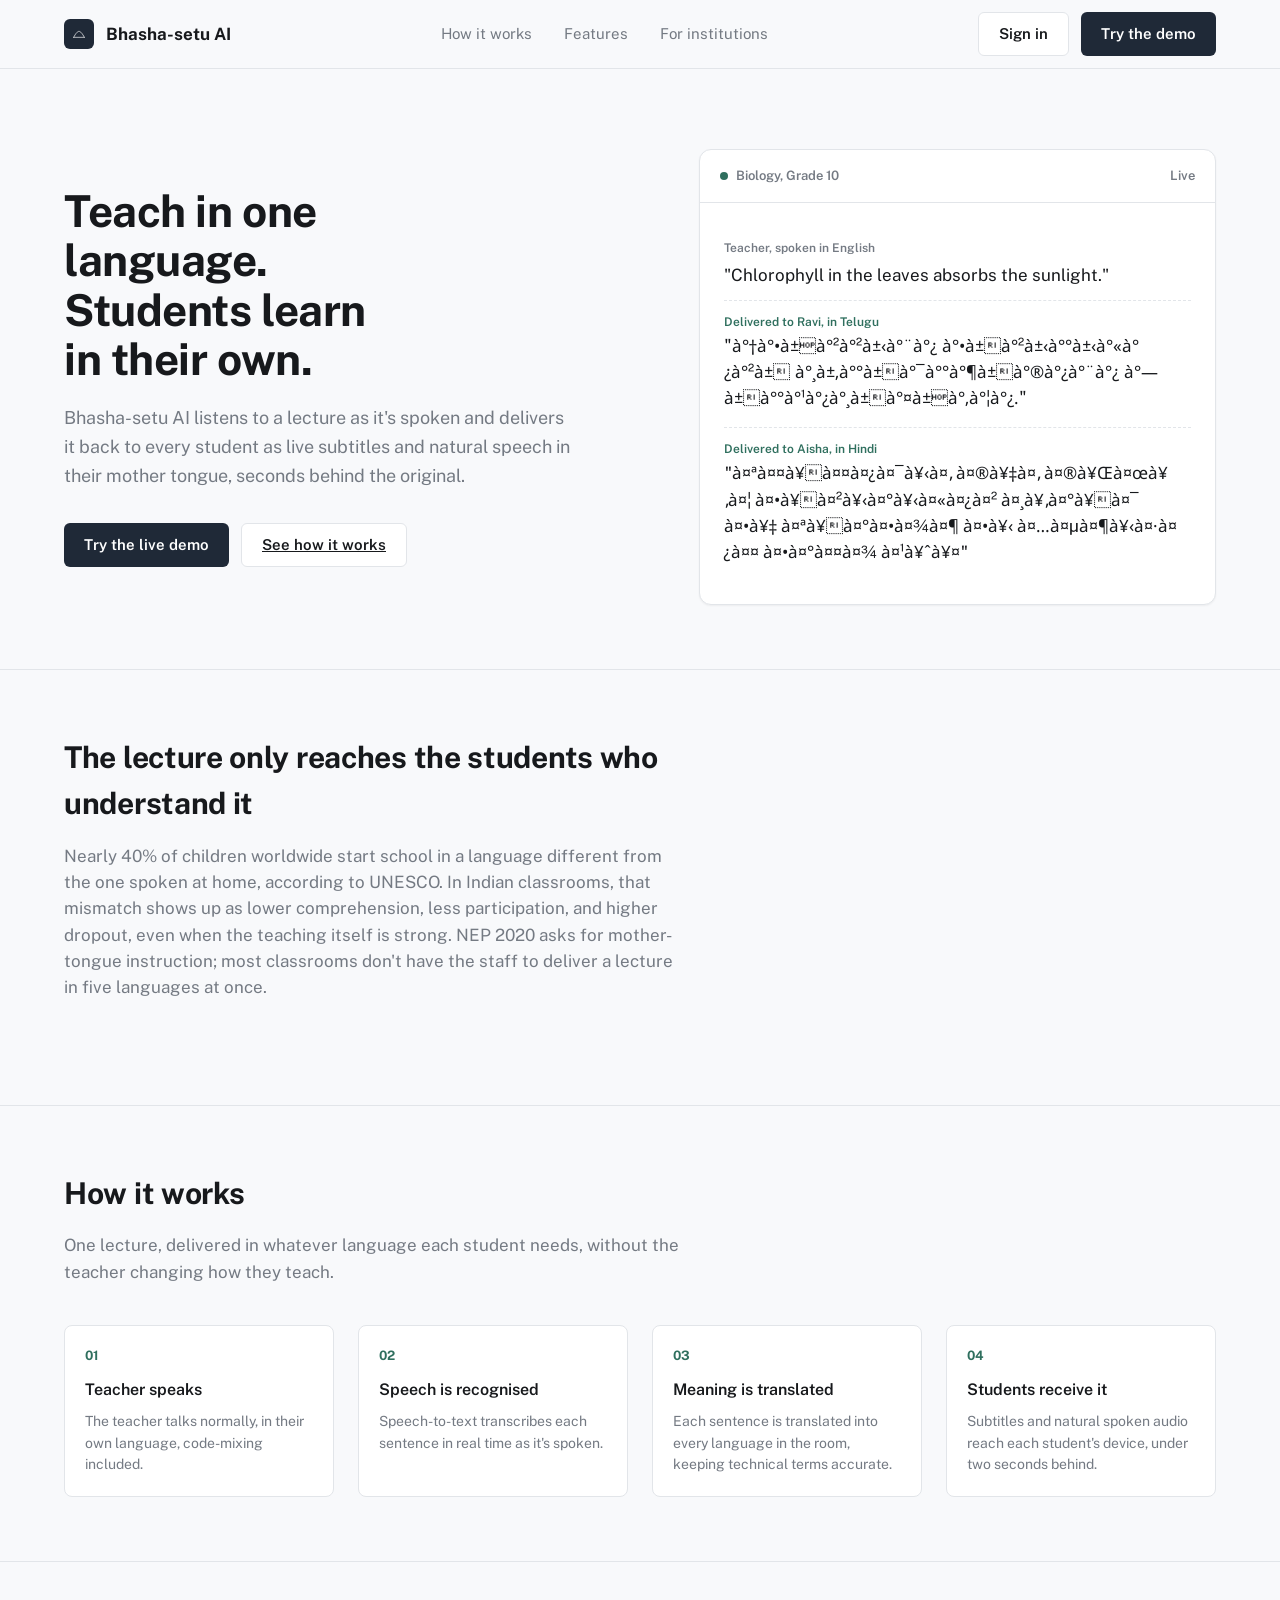
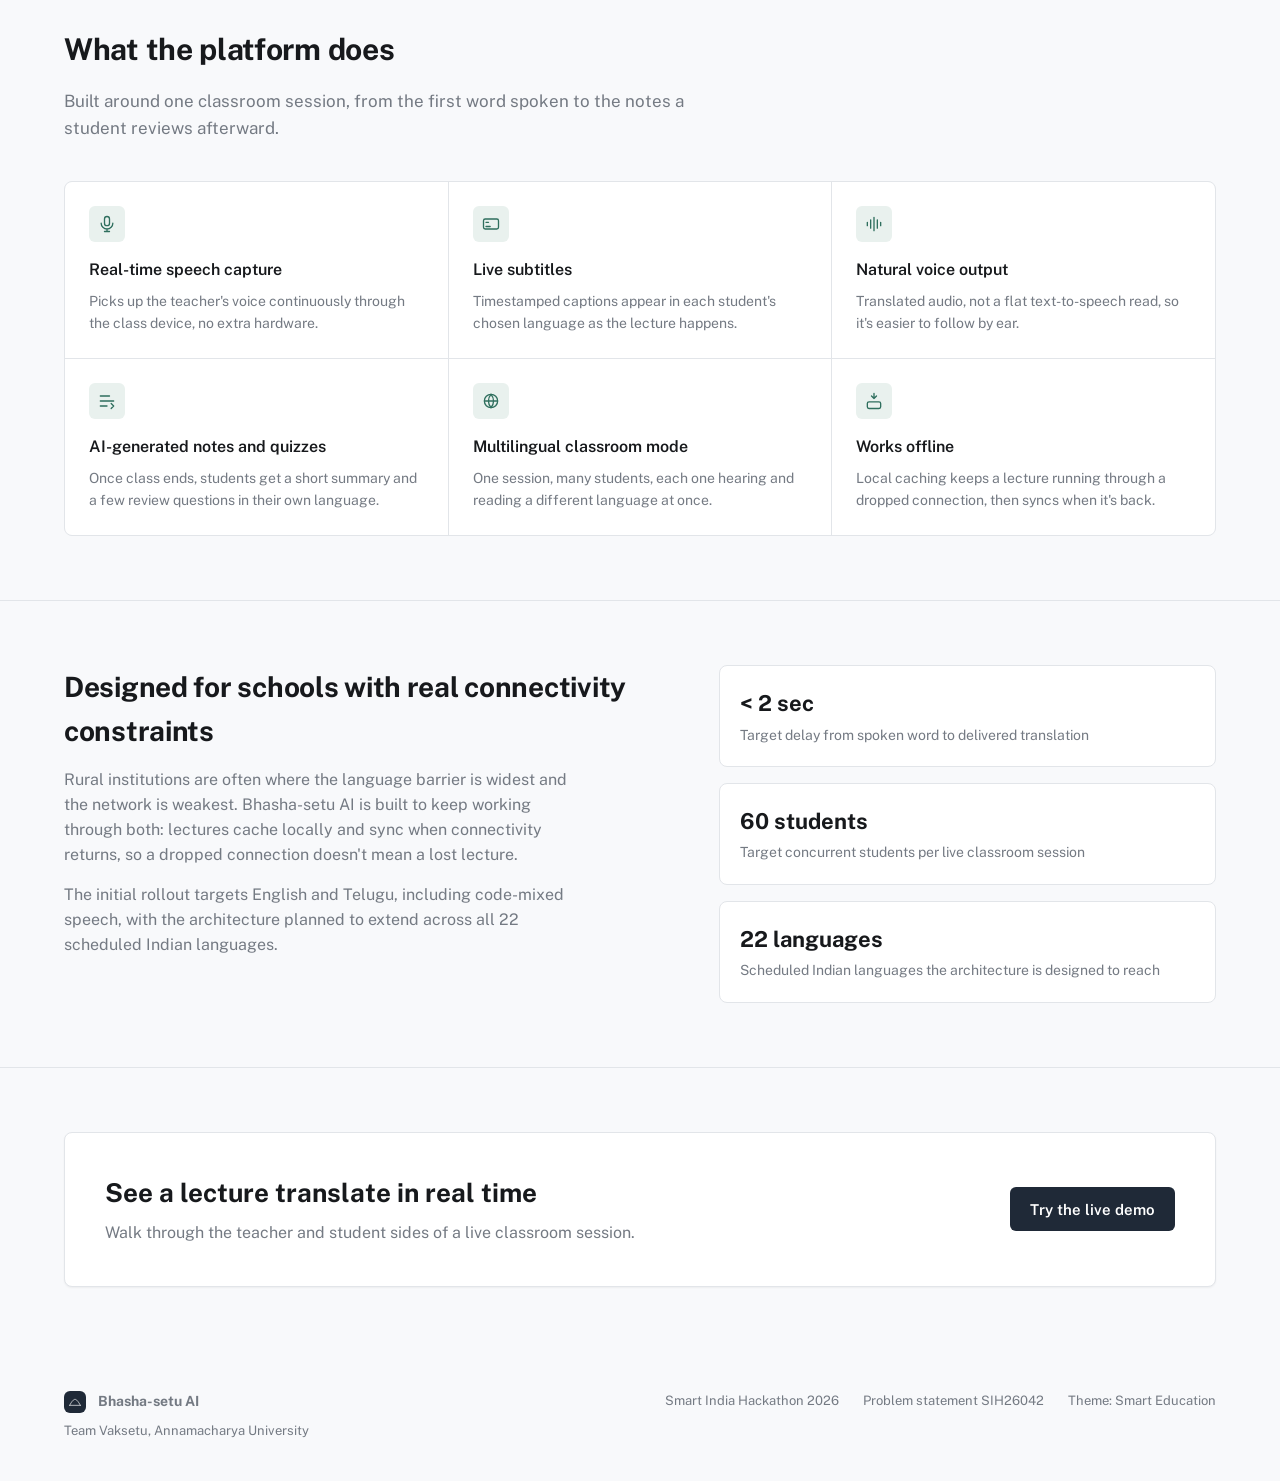
==== web/index.html @ ab6c0d6f "Adding all files" ====
﻿<!DOCTYPE html>
<html lang="en">
<head>
<meta charset="UTF-8">
<meta name="viewport" content="width=device-width, initial-scale=1, viewport-fit=cover">
<title>Bhasha-setu AI</title>
<link rel="preconnect" href="https://fonts.googleapis.com">
<link rel="preconnect" href="https://fonts.gstatic.com" crossorigin>
<link href="https://fonts.googleapis.com/css2?family=Public+Sans:wght@400;500;600;700&family=Noto+Sans+Telugu:wght@400;500;600&family=Noto+Sans+Devanagari:wght@400;500;600&display=swap" rel="stylesheet">
<style>
  :root {
    --bg: #F8F9FB;
    --surface: #FFFFFF;
    --border: #E2E5E9;
    --text: #17191C;
    --muted: #747A83;
    --primary: #1F2937;
    --primary-hover: #111827;
    --accent: #2F6F5E;
    --accent-hover: #255A4C;
    --accent-soft: #E9F1EE;
    --on-primary: #FFFFFF;
    --radius-sm: 6px;
    --radius-md: 8px;
    --radius-lg: 12px;
    --shadow-sm: 0 1px 2px rgba(0,0,0,.05);
    --container: 1200px;
    --s1: 4px; --s2: 8px; --s3: 12px; --s4: 16px; --s5: 20px;
    --s6: 24px; --s8: 32px; --s10: 40px; --s12: 48px; --s16: 64px; --s20: 80px;
    color-scheme: light;
  }

  :root:not([data-theme="light"]) {
    @media (prefers-color-scheme: dark) {
      --bg: #15171A;
      --surface: #1D2024;
      --border: #2C3036;
      --text: #F1F2F4;
      --muted: #9AA0A8;
      --primary: #E7E9EC;
      --primary-hover: #FFFFFF;
      --on-primary: #17191C;
      --accent: #4E9584;
      --accent-hover: #5FAA97;
      --accent-soft: #1E2B27;
      color-scheme: dark;
    }
  }
  :root[data-theme="dark"] {
    --bg: #15171A;
    --surface: #1D2024;
    --border: #2C3036;
    --text: #F1F2F4;
    --muted: #9AA0A8;
    --primary: #E7E9EC;
    --primary-hover: #FFFFFF;
    --on-primary: #17191C;
    --accent: #4E9584;
    --accent-hover: #5FAA97;
    --accent-soft: #1E2B27;
    color-scheme: dark;
  }

  * { box-sizing: border-box; }
  html {
    scroll-padding-top: env(safe-area-inset-top, 0px);
    scroll-behavior: smooth;
  }
  html, body {
    height: 100%;
    margin: 0;
    background: var(--bg);
    color: var(--text);
  }
  body {
    font-family: 'Public Sans', system-ui, -apple-system, 'Segoe UI', sans-serif;
    font-size: 16px;
    line-height: 1.55;
    -webkit-font-smoothing: antialiased;
    padding-top: env(safe-area-inset-top, 0px);
    padding-bottom: env(safe-area-inset-bottom, 0px);
  }
  .lang-te { font-family: 'Noto Sans Telugu', 'Public Sans', sans-serif; }
  .lang-hi { font-family: 'Noto Sans Devanagari', 'Public Sans', sans-serif; }

  h1, h2, h3, h4, p { margin: 0; }
  img, svg { display: block; max-width: 100%; }
  button, input, select { font: inherit; color: inherit; }
  a { color: inherit; }

  :focus-visible {
    outline: 2px solid var(--accent);
    outline-offset: 2px;
  }

  .container {
    width: 100%;
    max-width: var(--container);
    margin: 0 auto;
    padding: 0 var(--s6);
  }

  @media (max-width: 640px) {
    .container { padding: 0 var(--s4); }
  }

  .view { display: none; }
  .view.active { display: block; }

  button {
    cursor: pointer;
    border: none;
    background: none;
  }

  .btn {
    display: inline-flex;
    align-items: center;
    justify-content: center;
    gap: var(--s2);
    min-height: 44px;
    padding: 0 var(--s5);
    border-radius: var(--radius-sm);
    font-weight: 600;
    font-size: 15px;
    transition: background-color 150ms ease, border-color 150ms ease, color 150ms ease;
    white-space: nowrap;
  }
  .btn-primary {
    background: var(--primary);
    color: var(--on-primary);
  }
  .btn-primary:hover { background: var(--primary-hover); }
  .btn-secondary {
    background: var(--surface);
    color: var(--text);
    border: 1px solid var(--border);
  }
  .btn-secondary:hover { border-color: var(--muted); }
  .btn-accent {
    background: var(--accent);
    color: #fff;
  }
  .btn-accent:hover { background: var(--accent-hover); }
  .btn-ghost {
    background: transparent;
    color: var(--muted);
    padding: 0 var(--s3);
  }
  .btn-ghost:hover { color: var(--text); }
  .btn-block { width: 100%; }
  .btn[disabled] { opacity: .5; cursor: not-allowed; }

  .field { display: flex; flex-direction: column; gap: var(--s2); margin-bottom: var(--s5); }
  .field label { font-size: 14px; font-weight: 600; color: var(--text); }
  .field .hint { font-size: 13px; color: var(--muted); }
  .field input, .field select {
    min-height: 44px;
    padding: 0 var(--s4);
    border: 1px solid var(--border);
    border-radius: var(--radius-sm);
    background: var(--surface);
    color: var(--text);
  }
  .field input:focus, .field select:focus { border-color: var(--accent); }

  .card {
    background: var(--surface);
    border: 1px solid var(--border);
    border-radius: var(--radius-md);
    box-shadow: var(--shadow-sm);
  }

  .icon { flex-shrink: 0; }
  .icon svg { width: 20px; height: 20px; stroke: currentColor; fill: none; stroke-width: 1.6; }

  /* ---------- Nav ---------- */
  .site-nav {
    position: sticky; top: 0; z-index: 20;
    background: color-mix(in srgb, var(--bg) 92%, transparent);
    backdrop-filter: blur(6px);
    border-bottom: 1px solid var(--border);
    padding-top: env(safe-area-inset-top, 0px);
  }
  .site-nav .inner {
    display: flex; align-items: center; justify-content: space-between;
    height: 68px;
  }
  .brand { display: flex; align-items: center; gap: var(--s3); font-weight: 700; font-size: 17px; }
  .brand .mark {
    width: 30px; height: 30px; border-radius: var(--radius-sm);
    background: var(--primary); color: var(--on-primary);
    display: flex; align-items: center; justify-content: center;
  }
  .brand .mark svg { width: 16px; height: 16px; stroke: currentColor; }
  .nav-links { display: flex; align-items: center; gap: var(--s8); }
  .nav-links a { font-size: 15px; color: var(--muted); text-decoration: none; }
  .nav-links a:hover { color: var(--text); }
  .nav-actions { display: flex; align-items: center; gap: var(--s3); }
  @media (max-width: 860px) {
    .nav-links { display: none; }
  }

  /* ---------- Hero ---------- */
  .hero {
    padding: var(--s20) 0 var(--s16);
    border-bottom: 1px solid var(--border);
  }
  .hero .inner {
    display: grid; grid-template-columns: 1.05fr 0.95fr; gap: var(--s16); align-items: center;
  }
  @media (max-width: 900px) {
    .hero .inner { grid-template-columns: 1fr; gap: var(--s10); }
    .hero { padding: var(--s12) 0 var(--s10); }
  }
  .hero h1 {
    font-size: 44px; line-height: 1.12; letter-spacing: -0.01em; font-weight: 700;
    max-width: 12ch;
  }
  @media (max-width: 640px) { .hero h1 { font-size: 32px; } }
  .hero .lede {
    margin-top: var(--s5); font-size: 18px; line-height: 1.6; color: var(--muted); max-width: 46ch;
  }
  .hero .actions { display: flex; gap: var(--s3); margin-top: var(--s8); flex-wrap: wrap; }

  .subtitle-demo {
    border: 1px solid var(--border); border-radius: var(--radius-lg); background: var(--surface);
    box-shadow: var(--shadow-sm); overflow: hidden;
  }
  .subtitle-demo .sd-head {
    display: flex; align-items: center; justify-content: space-between;
    padding: var(--s4) var(--s5); border-bottom: 1px solid var(--border);
  }
  .sd-head .who { display: flex; align-items: center; gap: var(--s2); font-size: 13px; font-weight: 600; color: var(--muted); }
  .live-dot {
    width: 8px; height: 8px; border-radius: 50%; background: var(--accent);
    animation: pulse 1.8s ease-in-out infinite;
  }
  @media (prefers-reduced-motion: reduce) { .live-dot, .pulse { animation: none; } }
  @keyframes pulse {
    0%, 100% { box-shadow: 0 0 0 0 color-mix(in srgb, var(--accent) 45%, transparent); }
    50% { box-shadow: 0 0 0 6px color-mix(in srgb, var(--accent) 0%, transparent); }
  }
  .subtitle-demo .sd-body { padding: var(--s6); }
  .sd-line { padding: var(--s3) 0; border-bottom: 1px dashed var(--border); }
  .sd-line:last-child { border-bottom: none; }
  .sd-line .tag { font-size: 12px; font-weight: 600; color: var(--muted); margin-bottom: var(--s1); }
  .sd-line .text { font-size: 17px; }
  .sd-line.original .text { color: var(--text); }
  .sd-line.translated .text { color: var(--text); }
  .sd-line.translated .tag { color: var(--accent); }

  /* ---------- Sections ---------- */
  .section { padding: var(--s16) 0; border-bottom: 1px solid var(--border); }
  .section-head { max-width: 62ch; margin-bottom: var(--s10); }
  .section-head h2 { font-size: 30px; font-weight: 700; letter-spacing: -0.01em; }
  .section-head p { margin-top: var(--s4); font-size: 17px; color: var(--muted); }

  .steps { display: grid; grid-template-columns: repeat(4, 1fr); gap: var(--s6); }
  @media (max-width: 900px) { .steps { grid-template-columns: repeat(2, 1fr); } }
  @media (max-width: 560px) { .steps { grid-template-columns: 1fr; } }
  .step { padding: var(--s5); border: 1px solid var(--border); border-radius: var(--radius-md); background: var(--surface); }
  .step .num { font-size: 13px; font-weight: 700; color: var(--accent); margin-bottom: var(--s3); }
  .step h3 { font-size: 16px; font-weight: 600; margin-bottom: var(--s2); }
  .step p { font-size: 14px; color: var(--muted); }

  .feature-list { display: grid; grid-template-columns: repeat(3, 1fr); gap: 1px; background: var(--border); border: 1px solid var(--border); border-radius: var(--radius-md); overflow: hidden; }
  @media (max-width: 900px) { .feature-list { grid-template-columns: repeat(2, 1fr); } }
  @media (max-width: 560px) { .feature-list { grid-template-columns: 1fr; } }
  .feature { background: var(--surface); padding: var(--s6); }
  .feature .icon { width: 36px; height: 36px; border-radius: var(--radius-sm); background: var(--accent-soft); color: var(--accent); display: flex; align-items: center; justify-content: center; margin-bottom: var(--s4); }
  .feature h3 { font-size: 16px; font-weight: 600; margin-bottom: var(--s2); }
  .feature p { font-size: 14px; color: var(--muted); }

  .institutions .inner { display: grid; grid-template-columns: 1.1fr 0.9fr; gap: var(--s12); align-items: start; }
  @media (max-width: 900px) { .institutions .inner { grid-template-columns: 1fr; } }
  .institutions .callouts { display: flex; flex-direction: column; gap: var(--s4); }
  .callout { padding: var(--s5); border: 1px solid var(--border); border-radius: var(--radius-md); background: var(--surface); }
  .callout .value { font-size: 22px; font-weight: 700; }
  .callout .label { font-size: 14px; color: var(--muted); margin-top: var(--s1); }

  .cta-band { padding: var(--s16) 0; text-align: left; }
  .cta-band .card { padding: var(--s10); display: flex; align-items: center; justify-content: space-between; gap: var(--s8); flex-wrap: wrap; }
  .cta-band h2 { font-size: 26px; font-weight: 700; max-width: 30ch; }
  .cta-band p { color: var(--muted); margin-top: var(--s2); }

  .site-footer { padding: var(--s10) 0; }
  .site-footer .inner { display: flex; justify-content: space-between; gap: var(--s6); flex-wrap: wrap; font-size: 13px; color: var(--muted); }
  .site-footer .fmeta { display: flex; gap: var(--s6); flex-wrap: wrap; }

  /* ---------- Role select ---------- */
  .role-shell { min-height: 100dvh; display: flex; flex-direction: column; }
  .role-main { flex: 1; display: flex; align-items: center; }
  .role-main .container { padding-top: var(--s10); padding-bottom: var(--s10); }
  .role-grid { display: grid; grid-template-columns: 1fr 1fr; gap: var(--s6); max-width: 760px; margin: var(--s10) auto 0; }
  @media (max-width: 640px) { .role-grid { grid-template-columns: 1fr; } }
  .role-card { padding: var(--s8); text-align: left; }
  .role-card .icon { width: 44px; height: 44px; border-radius: var(--radius-sm); background: var(--accent-soft); color: var(--accent); display: flex; align-items: center; justify-content: center; margin-bottom: var(--s5); }
  .role-card h3 { font-size: 19px; font-weight: 700; margin-bottom: var(--s2); }
  .role-card p { font-size: 14px; color: var(--muted); margin-bottom: var(--s6); }
  .center-head { text-align: center; }
  .center-head h1 { font-size: 30px; font-weight: 700; }
  .center-head p { margin-top: var(--s3); color: var(--muted); font-size: 16px; }

  /* ---------- App shell (teacher / student) ---------- */
  .app-shell { min-height: 100dvh; display: flex; flex-direction: column; }
  .app-topbar {
    height: 64px; border-bottom: 1px solid var(--border);
    display: flex; align-items: center; justify-content: space-between;
    padding: 0 var(--s6); background: var(--surface);
    padding-top: env(safe-area-inset-top, 0px);
  }
  .app-topbar .who { display: flex; align-items: center; gap: var(--s3); }
  .app-topbar .class-name { font-weight: 700; font-size: 16px; }
  .app-topbar .status { display: flex; align-items: center; gap: var(--s2); font-size: 13px; color: var(--muted); }
  .app-main { flex: 1; padding: var(--s10) 0 var(--s16); }

  .panel-narrow { max-width: 480px; margin: 0 auto; }

  .live-badge {
    display: inline-flex; align-items: center; gap: var(--s2);
    font-size: 12px; font-weight: 700; color: var(--accent);
    padding: var(--s1) var(--s3); border-radius: 999px; background: var(--accent-soft);
  }

  .console-grid { display: grid; grid-template-columns: 1.6fr 1fr; gap: var(--s6); }
  @media (max-width: 900px) { .console-grid { grid-template-columns: 1fr; } }

  .transcript-card { padding: var(--s6); display: flex; flex-direction: column; height: 460px; }
  .transcript-card .th { display: flex; justify-content: space-between; align-items: center; margin-bottom: var(--s4); }
  .transcript-card h3 { font-size: 15px; font-weight: 600; }
  .transcript-scroll { flex: 1; overflow-y: auto; display: flex; flex-direction: column; gap: var(--s4); padding-right: var(--s2); }
  .t-line { font-size: 16px; line-height: 1.5; padding-bottom: var(--s4); border-bottom: 1px solid var(--border); }
  .t-line:last-child { border-bottom: none; }
  .t-line .t-time { font-size: 12px; color: var(--muted); margin-bottom: var(--s1); }
  .empty-state { color: var(--muted); font-size: 14px; display: flex; flex-direction: column; align-items: center; justify-content: center; height: 100%; text-align: center; gap: var(--s3); }
  .empty-state .icon { width: 40px; height: 40px; color: var(--muted); }

  .side-stack { display: flex; flex-direction: column; gap: var(--s6); }
  .roster-card { padding: var(--s6); }
  .roster-card h3 { font-size: 15px; font-weight: 600; margin-bottom: var(--s4); }
  .roster-item { display: flex; align-items: center; gap: var(--s3); padding: var(--s2) 0; }
  .roster-item .avatar {
    width: 32px; height: 32px; border-radius: 50%; background: var(--primary); color: var(--on-primary);
    display: flex; align-items: center; justify-content: center; font-size: 13px; font-weight: 700; flex-shrink: 0;
  }
  .roster-item .rname { font-size: 14px; font-weight: 600; }
  .roster-item .rlang { font-size: 12px; color: var(--muted); }
  .roster-item .rdot { width: 7px; height: 7px; border-radius: 50%; background: var(--accent); margin-left: auto; }

  .mic-card { padding: var(--s6); display: flex; align-items: center; gap: var(--s4); }
  .mic-visual {
    width: 44px; height: 44px; border-radius: 50%; background: var(--accent-soft); color: var(--accent);
    display: flex; align-items: center; justify-content: center; flex-shrink: 0;
  }
  .mic-visual.active { animation: pulse 1.8s ease-in-out infinite; }
  .mic-card .mic-label { font-size: 14px; font-weight: 600; }
  .mic-card .mic-sub { font-size: 13px; color: var(--muted); }

  .summary-card { padding: var(--s8); max-width: 620px; margin: 0 auto; text-align: left; }
  .summary-stats { display: grid; grid-template-columns: repeat(3, 1fr); gap: var(--s4); margin: var(--s6) 0; }
  .summary-stat { padding: var(--s4); border: 1px solid var(--border); border-radius: var(--radius-sm); text-align: center; }
  .summary-stat .v { font-size: 22px; font-weight: 700; }
  .summary-stat .l { font-size: 12px; color: var(--muted); margin-top: var(--s1); }

  .subtitle-stage {
    padding: var(--s10) var(--s6);
    min-height: 220px;
    display: flex; align-items: center; justify-content: center; text-align: center;
  }
  .subtitle-stage .current-line { font-size: 26px; font-weight: 600; line-height: 1.5; max-width: 30ch; }
  @media (max-width: 640px) { .subtitle-stage .current-line { font-size: 21px; } }

  .student-controls { display: flex; align-items: center; justify-content: center; gap: var(--s3); margin-top: var(--s6); }
  .mode-toggle { display: inline-flex; border: 1px solid var(--border); border-radius: var(--radius-sm); overflow: hidden; }
  .mode-toggle button { padding: var(--s2) var(--s4); font-size: 14px; font-weight: 600; color: var(--muted); min-height: 40px; }
  .mode-toggle button.active { background: var(--primary); color: var(--on-primary); }

  .history-card { margin-top: var(--s6); padding: var(--s5) var(--s6); }
  .history-card h3 { font-size: 13px; font-weight: 600; color: var(--muted); margin-bottom: var(--s3); }
  .history-line { font-size: 14px; color: var(--muted); padding: var(--s2) 0; border-bottom: 1px solid var(--border); }
  .history-line:last-child { border-bottom: none; }

  .notes-card { padding: var(--s7, var(--s6)); }
  .notes-card h2 { font-size: 20px; font-weight: 700; margin-bottom: var(--s5); }
  .notes-list { display: flex; flex-direction: column; gap: var(--s3); margin-bottom: var(--s8); }
  .notes-list li { list-style: none; padding-left: var(--s6); position: relative; font-size: 15px; }
  .notes-list li::before {
    content: ""; position: absolute; left: 0; top: 9px; width: 6px; height: 6px; border-radius: 50%; background: var(--accent);
  }
  .quiz-q { font-size: 16px; font-weight: 600; margin-bottom: var(--s4); }
  .quiz-options { display: flex; flex-direction: column; gap: var(--s3); }
  .quiz-option {
    display: flex; align-items: center; gap: var(--s3);
    padding: var(--s4); border: 1px solid var(--border); border-radius: var(--radius-sm);
    text-align: left; min-height: 44px; background: var(--surface);
  }
  .quiz-option:hover { border-color: var(--muted); }
  .quiz-option .dot { width: 16px; height: 16px; border-radius: 50%; border: 1.5px solid var(--border); flex-shrink: 0; }
  .quiz-option.correct { border-color: var(--accent); background: var(--accent-soft); }
  .quiz-option.correct .dot { border-color: var(--accent); background: var(--accent); }
  .quiz-option.incorrect { border-color: var(--muted); }
  .quiz-option[disabled] { cursor: default; }
  .quiz-feedback { margin-top: var(--s4); font-size: 14px; color: var(--muted); }

  .waiting-card { padding: var(--s10); text-align: center; }
  .waiting-card .live-dot { margin: 0 auto var(--s5); }
  .waiting-card h3 { font-size: 18px; font-weight: 600; margin-bottom: var(--s2); }
  .waiting-card p { color: var(--muted); font-size: 14px; }

  .back-link { display: inline-flex; align-items: center; gap: var(--s2); font-size: 14px; color: var(--muted); text-decoration: none; }
  .back-link:hover { color: var(--text); }
  .back-link svg { width: 16px; height: 16px; stroke: currentColor; fill: none; stroke-width: 1.8; }

  .visually-hidden {
    position: absolute; width: 1px; height: 1px; overflow: hidden; clip: rect(0 0 0 0); white-space: nowrap;
  }
</style>
</head>
<body>

<div id="app">

  <!-- ============ LANDING ============ -->
  <section id="view-landing" class="view active">
    <nav class="site-nav">
      <div class="container inner">
        <div class="brand">
          <span class="mark">
            <svg viewBox="0 0 24 24" fill="none"><path d="M4 17c3-6 6-9 8-9s5 3 8 9" stroke-linecap="round"/><path d="M4 17h16" stroke-linecap="round"/></svg>
          </span>
          Bhasha-setu AI
        </div>
        <div class="nav-links">
          <a href="#how-it-works">How it works</a>
          <a href="#features">Features</a>
          <a href="#institutions">For institutions</a>
        </div>
        <div class="nav-actions">
          <button class="btn btn-secondary" data-nav="role">Sign in</button>
          <button class="btn btn-primary" data-nav="role">Try the demo</button>
        </div>
      </div>
    </nav>

    <header class="hero">
      <div class="container inner">
        <div>
          <h1>Teach in one language. Students learn in their own.</h1>
          <p class="lede">Bhasha-setu AI listens to a lecture as it's spoken and delivers it back to every student as live subtitles and natural speech in their mother tongue, seconds behind the original.</p>
          <div class="actions">
            <button class="btn btn-primary" data-nav="role">Try the live demo</button>
            <a href="#how-it-works" class="btn btn-secondary">See how it works</a>
          </div>
        </div>
        <div class="subtitle-demo" aria-hidden="true">
          <div class="sd-head">
            <span class="who"><span class="live-dot"></span> Biology, Grade 10</span>
            <span class="who">Live</span>
          </div>
          <div class="sd-body">
            <div class="sd-line original">
              <div class="tag">Teacher, spoken in English</div>
              <div class="text">"Chlorophyll in the leaves absorbs the sunlight."</div>
            </div>
            <div class="sd-line translated">
              <div class="tag">Delivered to Ravi, in Telugu</div>
              <div class="text lang-te">"à°†à°•à±à°²à°²à±‹à°¨à°¿ à°•à±à°²à±‹à°°à±‹à°«à°¿à°²à± à°¸à±‚à°°à±à°¯à°°à°¶à±à°®à°¿à°¨à°¿ à°—à±à°°à°¹à°¿à°¸à±à°¤à±à°‚à°¦à°¿."</div>
            </div>
            <div class="sd-line translated">
              <div class="tag">Delivered to Aisha, in Hindi</div>
              <div class="text lang-hi">"à¤ªà¤¤à¥à¤¤à¤¿à¤¯à¥‹à¤‚ à¤®à¥‡à¤‚ à¤®à¥Œà¤œà¥‚à¤¦ à¤•à¥à¤²à¥‹à¤°à¥‹à¤«à¤¿à¤² à¤¸à¥‚à¤°à¥à¤¯ à¤•à¥‡ à¤ªà¥à¤°à¤•à¤¾à¤¶ à¤•à¥‹ à¤…à¤µà¤¶à¥‹à¤·à¤¿à¤¤ à¤•à¤°à¤¤à¤¾ à¤¹à¥ˆà¥¤"</div>
            </div>
          </div>
        </div>
      </div>
    </header>

    <section class="section">
      <div class="container">
        <div class="section-head">
          <h2>The lecture only reaches the students who understand it</h2>
          <p>Nearly 40% of children worldwide start school in a language different from the one spoken at home, according to UNESCO. In Indian classrooms, that mismatch shows up as lower comprehension, less participation, and higher dropout, even when the teaching itself is strong. NEP 2020 asks for mother-tongue instruction; most classrooms don't have the staff to deliver a lecture in five languages at once.</p>
        </div>
      </div>
    </section>

    <section class="section" id="how-it-works">
      <div class="container">
        <div class="section-head">
          <h2>How it works</h2>
          <p>One lecture, delivered in whatever language each student needs, without the teacher changing how they teach.</p>
        </div>
        <div class="steps">
          <div class="step">
            <div class="num">01</div>
            <h3>Teacher speaks</h3>
            <p>The teacher talks normally, in their own language, code-mixing included.</p>
          </div>
          <div class="step">
            <div class="num">02</div>
            <h3>Speech is recognised</h3>
            <p>Speech-to-text transcribes each sentence in real time as it's spoken.</p>
          </div>
          <div class="step">
            <div class="num">03</div>
            <h3>Meaning is translated</h3>
            <p>Each sentence is translated into every language in the room, keeping technical terms accurate.</p>
          </div>
          <div class="step">
            <div class="num">04</div>
            <h3>Students receive it</h3>
            <p>Subtitles and natural spoken audio reach each student's device, under two seconds behind.</p>
          </div>
        </div>
      </div>
    </section>

    <section class="section" id="features">
      <div class="container">
        <div class="section-head">
          <h2>What the platform does</h2>
          <p>Built around one classroom session, from the first word spoken to the notes a student reviews afterward.</p>
        </div>
        <div class="feature-list">
          <div class="feature">
            <span class="icon"><svg viewBox="0 0 24 24" fill="none"><rect x="9" y="3" width="6" height="11" rx="3" stroke-width="1.6"/><path d="M5 11a7 7 0 0 0 14 0M12 18v3M9 21h6" stroke-linecap="round" stroke-width="1.6"/></svg></span>
            <h3>Real-time speech capture</h3>
            <p>Picks up the teacher's voice continuously through the class device, no extra hardware.</p>
          </div>
          <div class="feature">
            <span class="icon"><svg viewBox="0 0 24 24" fill="none"><rect x="3" y="6" width="18" height="12" rx="2" stroke-width="1.6"/><path d="M6 15h5M6 10h3" stroke-linecap="round" stroke-width="1.6"/></svg></span>
            <h3>Live subtitles</h3>
            <p>Timestamped captions appear in each student's chosen language as the lecture happens.</p>
          </div>
          <div class="feature">
            <span class="icon"><svg viewBox="0 0 24 24" fill="none"><path d="M4 10v4M8 7v10M12 4v16M16 7v10M20 10v4" stroke-linecap="round" stroke-width="1.6"/></svg></span>
            <h3>Natural voice output</h3>
            <p>Translated audio, not a flat text-to-speech read, so it's easier to follow by ear.</p>
          </div>
          <div class="feature">
            <span class="icon"><svg viewBox="0 0 24 24" fill="none"><path d="M4 6h11M4 12h16M4 18h8" stroke-linecap="round" stroke-width="1.6"/><path d="M17 15l3 3-3 3" stroke-linecap="round" stroke-linejoin="round" stroke-width="1.6"/></svg></span>
            <h3>AI-generated notes and quizzes</h3>
            <p>Once class ends, students get a short summary and a few review questions in their own language.</p>
          </div>
          <div class="feature">
            <span class="icon"><svg viewBox="0 0 24 24" fill="none"><circle cx="12" cy="12" r="8" stroke-width="1.6"/><path d="M4 12h16M12 4a12 12 0 0 1 0 16 12 12 0 0 1 0-16Z" stroke-width="1.6"/></svg></span>
            <h3>Multilingual classroom mode</h3>
            <p>One session, many students, each one hearing and reading a different language at once.</p>
          </div>
          <div class="feature">
            <span class="icon"><svg viewBox="0 0 24 24" fill="none"><path d="M12 3v6m0 0l-3-3m3 3l3-3" stroke-linecap="round" stroke-linejoin="round" stroke-width="1.6"/><rect x="4" y="13" width="16" height="8" rx="2" stroke-width="1.6"/></svg></span>
            <h3>Works offline</h3>
            <p>Local caching keeps a lecture running through a dropped connection, then syncs when it's back.</p>
          </div>
        </div>
      </div>
    </section>

    <section class="section institutions" id="institutions">
      <div class="container inner">
        <div>
          <h2 style="font-size:28px; font-weight:700; letter-spacing:-0.01em;">Designed for schools with real connectivity constraints</h2>
          <p style="margin-top:var(--s4); color:var(--muted); font-size:16px; max-width:52ch;">Rural institutions are often where the language barrier is widest and the network is weakest. Bhasha-setu AI is built to keep working through both: lectures cache locally and sync when connectivity returns, so a dropped connection doesn't mean a lost lecture.</p>
          <p style="margin-top:var(--s4); color:var(--muted); font-size:16px; max-width:52ch;">The initial rollout targets English and Telugu, including code-mixed speech, with the architecture planned to extend across all 22 scheduled Indian languages.</p>
        </div>
        <div class="callouts">
          <div class="callout">
            <div class="value">&lt; 2 sec</div>
            <div class="label">Target delay from spoken word to delivered translation</div>
          </div>
          <div class="callout">
            <div class="value">60 students</div>
            <div class="label">Target concurrent students per live classroom session</div>
          </div>
          <div class="callout">
            <div class="value">22 languages</div>
            <div class="label">Scheduled Indian languages the architecture is designed to reach</div>
          </div>
        </div>
      </div>
    </section>

    <section class="cta-band">
      <div class="container">
        <div class="card">
          <div>
            <h2>See a lecture translate in real time</h2>
            <p>Walk through the teacher and student sides of a live classroom session.</p>
          </div>
          <button class="btn btn-primary" data-nav="role">Try the live demo</button>
        </div>
      </div>
    </section>

    <footer class="site-footer">
      <div class="container inner">
        <div>
          <div class="brand" style="font-size:14px; margin-bottom:var(--s2);">
            <span class="mark" style="width:22px;height:22px;">
              <svg viewBox="0 0 24 24" fill="none"><path d="M4 17c3-6 6-9 8-9s5 3 8 9" stroke-linecap="round"/><path d="M4 17h16" stroke-linecap="round"/></svg>
            </span>
            Bhasha-setu AI
          </div>
          Team Vaksetu, Annamacharya University
        </div>
        <div class="fmeta">
          <span>Smart India Hackathon 2026</span>
          <span>Problem statement SIH26042</span>
          <span>Theme: Smart Education</span>
        </div>
      </div>
    </footer>
  </section>

  <!-- ============ ROLE SELECT ============ -->
  <section id="view-role" class="view">
    <div class="role-shell">
      <nav class="site-nav">
        <div class="container inner">
          <a href="#" class="back-link" data-nav="landing">
            <svg viewBox="0 0 24 24"><path d="M15 18l-6-6 6-6" stroke-linecap="round" stroke-linejoin="round"/></svg>
            Back to overview
          </a>
        </div>
      </nav>
      <main class="role-main">
        <div class="container">
          <div class="center-head">
            <h1>Try the demo</h1>
            <p>Pick a side to see how one live lecture looks from each seat in the room.</p>
          </div>
          <div class="role-grid">
            <div class="card role-card">
              <span class="icon"><svg viewBox="0 0 24 24" fill="none"><rect x="9" y="3" width="6" height="11" rx="3" stroke-width="1.6"/><path d="M5 11a7 7 0 0 0 14 0M12 18v3M9 21h6" stroke-linecap="round" stroke-width="1.6"/></svg></span>
              <h3>I'm a teacher</h3>
              <p>Start a lecture and watch it translate live for two waiting students.</p>
              <button class="btn btn-primary btn-block" data-nav="teacher">Continue as teacher</button>
            </div>
            <div class="card role-card">
              <span class="icon"><svg viewBox="0 0 24 24" fill="none"><rect x="3" y="6" width="18" height="12" rx="2" stroke-width="1.6"/><path d="M6 15h5M6 10h3" stroke-linecap="round" stroke-width="1.6"/></svg></span>
              <h3>I'm a student</h3>
              <p>Join a classroom and follow the lecture in the language you pick.</p>
              <button class="btn btn-primary btn-block" data-nav="student">Continue as student</button>
            </div>
          </div>
        </div>
      </main>
    </div>
  </section>

  <!-- ============ TEACHER ============ -->
  <section id="view-teacher" class="view">
    <div class="app-shell">
      <div class="app-topbar">
        <a href="#" class="back-link" data-nav="role">
          <svg viewBox="0 0 24 24"><path d="M15 18l-6-6 6-6" stroke-linecap="round" stroke-linejoin="round"/></svg>
          Exit
        </a>
        <div class="who">
          <span class="class-name" id="teacherClassLabel">Set up classroom</span>
        </div>
        <div style="width:64px"></div>
      </div>

      <main class="app-main">
        <div class="container">

          <!-- Setup step -->
          <div id="teacherSetup" class="panel-narrow">
            <div class="center-head" style="margin-bottom:var(--s8); text-align:left;">
              <h1 style="font-size:24px;">Set up your classroom</h1>
              <p style="margin-top:var(--s2);">Two students are already connected for this preview and waiting to join.</p>
            </div>
            <div class="field">
              <label for="className">Classroom name</label>
              <input id="className" type="text" value="Biology, Grade 10">
            </div>
            <div class="field">
              <label for="sourceLang">Language you'll teach in</label>
              <select id="sourceLang">
                <option value="en">English</option>
                <option value="hi">Hindi</option>
                <option value="te">Telugu</option>
              </select>
            </div>
            <button class="btn btn-primary btn-block" id="startLectureBtn">Start lecture</button>
          </div>

          <!-- Live console -->
          <div id="teacherLive" style="display:none;">
            <div style="display:flex; align-items:center; justify-content:space-between; margin-bottom:var(--s6); flex-wrap:wrap; gap:var(--s3);">
              <span class="live-badge"><span class="live-dot"></span> Live, <span id="teacherTimer">00:00</span></span>
              <button class="btn btn-secondary" id="teacherMuteBtn">Mute microphone</button><button class="btn btn-secondary" id="endLectureBtn">End lecture</button>
            </div>
            <div class="console-grid">
              <div class="transcript-card card">
                <div class="th">
                  <h3>Live transcript</h3>
                  <span style="font-size:12px; color:var(--muted);">Spoken in English</span>
                </div>
                <div class="transcript-scroll" id="teacherTranscript">
                  <div class="empty-state">
                    <span class="icon"><svg viewBox="0 0 24 24" fill="none"><rect x="9" y="3" width="6" height="11" rx="3" stroke-width="1.6"/><path d="M5 11a7 7 0 0 0 14 0M12 18v3M9 21h6" stroke-linecap="round" stroke-width="1.6"/></svg></span>
                    Start speaking and the transcript will appear here.
                  </div>
                </div>
              </div>
              <div class="side-stack">
                <div class="mic-card card">
                  <span class="mic-visual active" id="micVisual">
                    <svg viewBox="0 0 24 24" fill="none" style="width:20px;height:20px;stroke:currentColor;stroke-width:1.6;"><rect x="9" y="3" width="6" height="11" rx="3"/><path d="M5 11a7 7 0 0 0 14 0M12 18v3M9 21h6" stroke-linecap="round"/></svg>
                  </span>
                  <div>
                    <div class="mic-label">Listening</div>
                    <div class="mic-sub">Picking up your voice</div>
                  </div>
                </div>
                <div class="roster-card card"><h3>Connected students, <span id="studentCount">0</span></h3><div id="studentNames" class="status">No students connected.</div></div><div class="card" style="padding:16px"><video id="teacherVideo" autoplay muted playsinline style="width:100%;border-radius:8px;background:#17191c"></video><div class="status">Your live camera preview</div></div></div></div>
            </div>
          </div>

          <!-- Summary -->
          <div id="teacherSummary" style="display:none;">
            <div class="card summary-card">
              <h2 style="font-size:22px; font-weight:700;">Lecture ended</h2>
              <p style="color:var(--muted); margin-top:var(--s2);">Notes and a quick check have been generated for each student, in their own language.</p>
              <div class="summary-stats">
                <div class="summary-stat">
                  <div class="v" id="statDuration">00:00</div>
                  <div class="l">Duration</div>
                </div>
                <div class="summary-stat">
                  <div class="v" id="statLines">0</div>
                  <div class="l">Sentences delivered</div>
                </div>
                <div class="summary-stat">
                  <div class="v">2</div>
                  <div class="l">Students reached</div>
                </div>
              </div>
              <button class="btn btn-secondary btn-block" id="teacherRestartBtn">Set up another lecture</button>
            </div>
          </div>

        </div>
      </main>
    </div>
  </section>

  <!-- ============ STUDENT ============ -->
  <section id="view-student" class="view">
    <div class="app-shell">
      <div class="app-topbar">
        <a href="#" class="back-link" data-nav="role">
          <svg viewBox="0 0 24 24"><path d="M15 18l-6-6 6-6" stroke-linecap="round" stroke-linejoin="round"/></svg>
          Leave
        </a>
        <div class="who">
          <span class="class-name" id="studentClassLabel">Join a classroom</span>
        </div>
        <div class="status" id="studentStatus"></div>
      </div>

      <main class="app-main">
        <div class="container">

          <!-- Join step -->
          <div id="studentJoin" class="panel-narrow">
            <div class="center-head" style="margin-bottom:var(--s8); text-align:left;">
              <h1 style="font-size:24px;">Join a lecture</h1>
              <p style="margin-top:var(--s2);">Biology, Grade 10 is open. Pick the language you want to follow it in.</p>
            </div>
            <div class="field">
              <label for="studentName">Your name</label>
              <input id="studentName" type="text" value="Ravi">
            </div>
            <div class="field">
              <label for="studentLang">Preferred language</label>
              <select id="studentLang">
                <option value="te">Telugu</option>
                <option value="hi">Hindi</option>
                <option value="en">English</option>
              </select>
            </div>
            <button class="btn btn-primary btn-block" id="joinClassBtn">Join classroom</button>
          </div>

          <!-- Waiting -->
          <div id="studentWaiting" style="display:none;">
            <div class="card waiting-card panel-narrow">
              <span class="live-dot"></span>
              <h3>Waiting for your teacher to start</h3>
              <p>You'll see subtitles here the moment the lecture begins.</p>
            </div>
          </div>

          <!-- Live subtitles -->
          <div id="studentLive" style="display:none;">
            <div class="card subtitle-demo">
              <div class="subtitle-stage">
                <video id="studentVideo" autoplay playsinline style="width:100%;border-radius:8px;background:#17191c;margin-bottom:16px"></video><div class="current-line" id="studentCurrentLine"></div><div class="student-controls"><button class="btn btn-secondary" id="studentMuteBtn">Mute audio</button><button class="btn btn-secondary" id="speakRequestBtn">Ask to speak</button></div><div class="status" id="studentSpeakStatus"></div>
              </div>
            </div>
            <div class="student-controls">
              <div class="mode-toggle">
                <button id="modeListen" class="active">Listen</button>
                <button id="modeRead">Read</button>
              </div>
            </div>
            <div class="card history-card">
              <h3>Earlier in this lecture</h3>
              <div id="studentHistory"></div>
            </div><div class="card" style="padding:16px;margin-top:16px"><h3>Student questions</h3><div id="speakRequests" class="status">No requests yet.</div></div></div></div><!-- Notes -->
          <div id="studentNotes" style="display:none;" class="panel-narrow">
            <div class="card notes-card">
              <h2>Lecture notes</h2>
              <ul class="notes-list" id="studentNotesList"></ul>
              <h2>Quick check</h2>
              <div class="quiz-q" id="studentQuizQ"></div>
              <div class="quiz-options" id="studentQuizOptions"></div>
              <div class="quiz-feedback" id="studentQuizFeedback"></div>
            </div>
          </div>

        </div>
      </main>
    </div>
  </section>

</div>

<script>
const $=id=>document.getElementById(id);let teacherSocket,studentSocket,audioContext,processor,microphone,stream,started=false,startAt=0,timer;
document.querySelectorAll("[data-nav]").forEach(b=>b.onclick=event=>{event.preventDefault();document.querySelectorAll(".view").forEach(v=>v.classList.remove("active"));$("view-"+b.dataset.nav).classList.add("active");window.scrollTo({top:0,behavior:"instant" in window?"instant":"auto"})});
const wsBase=location.protocol==="https:"?`wss://${location.host}`:`ws://${location.host}`;
function err(el,e){el.textContent=e.message||String(e);el.className="status error"}
function pcm(f){let o=new Int16Array(f.length);for(let i=0;i<f.length;i++){let s=Math.max(-1,Math.min(1,f[i]));o[i]=s<0?s*32768:s*32767}return new Uint8Array(o.buffer)}
function down(a,r){if(r===16000)return pcm(a);let q=r/16000,n=Math.round(a.length/q),o=new Float32Array(n);for(let i=0;i<n;i++){let s=Math.floor(i*q),e=Math.min(Math.floor((i+1)*q),a.length),t=0;for(let j=s;j<e;j++)t+=a[j];o[i]=t/Math.max(1,e-s)}return pcm(o)}
function b64(a){let x="",n=0x8000;for(let i=0;i<a.length;i+=n)x+=String.fromCharCode(...a.subarray(i,i+n));return btoa(x)}
function addLine(text,interim){let box=$("teacherTranscript"),empty=box.querySelector(".status");if(empty)empty.remove();let old=box.querySelector("[data-interim]");if(old)old.remove();let div=document.createElement("div");div.className="line";div.dataset.interim=interim?"1":"";div.textContent=text+(interim?" ...":"");box.appendChild(div);box.scrollTop=box.scrollHeight}
async function start(){if(!navigator.mediaDevices?.getUserMedia)throw Error("This browser cannot use the microphone. Open the HTTPS address.");stream=await navigator.mediaDevices.getUserMedia({audio:true});teacherSocket=new WebSocket(`${wsBase}/ws/teacher`);teacherSocket.onmessage=async e=>{let m=JSON.parse(e.data);if(m.type==="connecting")$("micLabel").textContent="Connecting to Sarvam";if(m.type==="ready"){$("micLabel").textContent="Listening";$("setupStatus").textContent="";}if(m.type==="transcript_partial")addLine(m.text,true);if(m.type==="transcript_final"){addLine(m.text,false);let old=$("studentHistory");}if(m.type==="error")err($("setupStatus"),Error(m.message))};teacherSocket.onerror=()=>err($("setupStatus"),Error("Cannot connect to backend. Is FastAPI running at this address?"));teacherSocket.onclose=()=>{if(started){started=false;$("micLabel").textContent="Disconnected"}};await new Promise((res,rej)=>{teacherSocket.onopen=res;teacherSocket.onerror=()=>rej(Error("Cannot connect to backend. Is FastAPI running at this address?"))});audioContext=new AudioContext();microphone=audioContext.createMediaStreamSource(stream);processor=audioContext.createScriptProcessor(4096,1,1);processor.onaudioprocess=e=>{if(teacherSocket.readyState===1)teacherSocket.send(JSON.stringify({type:"audio",audio:b64(down(e.inputBuffer.getChannelData(0),audioContext.sampleRate))}))};microphone.connect(processor);processor.connect(audioContext.destination);started=true;startAt=Date.now();$("teacherSetup").style.display="none";$("teacherLive").style.display="block";timer=setInterval(()=>{let s=Math.floor((Date.now()-startAt)/1000);$("teacherTimer").textContent=String(Math.floor(s/60)).padStart(2,"0")+":"+String(s%60).padStart(2,"0")},1000)}
async function stop(){started=false;clearInterval(timer);processor?.disconnect();microphone?.disconnect();stream?.getTracks().forEach(t=>t.stop());await audioContext?.close();if(teacherSocket?.readyState===1)teacherSocket.send(JSON.stringify({type:"stop"}));teacherSocket?.close();$("teacherLive").style.display="none";$("teacherSummary").style.display="block"}
$("startLectureBtn").onclick=()=>start().catch(e=>err($("setupStatus"),e));$("endLectureBtn").onclick=stop;$("teacherRestartBtn").onclick=()=>location.reload();
$("joinClassBtn").onclick=()=>{studentSocket?.close();studentSocket=new WebSocket(`${wsBase}/ws/student`);studentSocket.onopen=()=>{studentSocket.send(JSON.stringify({type:"join",language:$("studentLang").value}));$("studentJoinStatus").textContent="Connected â€” waiting for teacher";$("studentJoin").style.display="none";$("studentLive").style.display="block"};studentSocket.onerror=()=>err($("studentJoinStatus"),Error("Cannot connect to backend. Is FastAPI running at this address?"));studentSocket.onmessage=async e=>{let m=JSON.parse(e.data);if(m.type==="subtitle"){$("studentCurrentLine").textContent=m.translated;$("studentCurrentLine").className="subtitle "+($("studentLang").value==="te"?"te":"hi");let h=document.createElement("div");h.textContent=m.translated;h.className=$("studentLang").value==="te"?"te":"hi";$("studentHistory").appendChild(h);let bytes=Uint8Array.from(atob(m.audio_base64),c=>c.charCodeAt(0));await new Audio(URL.createObjectURL(new Blob([bytes],{type:"audio/wav"}))).play()}if(m.type==="error")err($("studentJoinStatus"),Error(m.message))}}
</script>
<script>
let teacherPeer, studentPeer, studentIceQueue = [];
function signal(message) {
  if (teacherSocket && teacherSocket.readyState === WebSocket.OPEN) {
    teacherSocket.send(JSON.stringify({type:"signal", signal:message}));
  }
}
function makePeer(iceHandler) {
  const peer = new RTCPeerConnection({iceServers:[{urls:"stun:stun.l.google.com:19302"}]});
  peer.onicecandidate = event => { if (event.candidate) iceHandler(event.candidate); };
  return peer;
}
async function startVideoForStudent() {
  if (!teacherPeer || !stream) return;
  teacherPeer.addTrack(stream.getVideoTracks()[0], stream);
  const offer = await teacherPeer.createOffer();
  await teacherPeer.setLocalDescription(offer);
  signal({kind:"offer", description:teacherPeer.localDescription});
}
async function startWithVideo() {
  if (!navigator.mediaDevices?.getUserMedia) throw Error("This browser cannot use the microphone or camera. Open the HTTPS address.");
  stream = await navigator.mediaDevices.getUserMedia({audio:true, video:true});
  $("teacherVideo").srcObject = stream;
  teacherSocket = new WebSocket(`${wsBase}/ws/teacher`);
  teacherSocket.onmessage = async event => {
    const m = JSON.parse(event.data);
    if (m.type === "connecting") $("micLabel").textContent = "Connecting to Sarvam";
    if (m.type === "ready") { $("micLabel").textContent = "Listening"; $("setupStatus").textContent = ""; }
    if (m.type === "student_ready") {
      teacherPeer = makePeer(candidate => signal({kind:"candidate", candidate}));
      await startVideoForStudent();
    }
    if (m.type === "signal" && m.signal?.kind === "answer") {
      await teacherPeer.setRemoteDescription(m.signal.description);
    }
    if (m.type === "signal" && m.signal?.kind === "candidate" && teacherPeer) {
      await teacherPeer.addIceCandidate(m.signal.candidate);
    }
    if (m.type === "transcript_partial") addLine(m.text, true);
    if (m.type === "transcript_final") addLine(m.text, false);
    if (m.type === "error") err($("setupStatus"), Error(m.message));
  };
  teacherSocket.onerror = () => err($("setupStatus"), Error("Cannot connect to backend. Is FastAPI running at this address?"));
  await new Promise((resolve, reject) => {
    teacherSocket.onopen = resolve;
    teacherSocket.onerror = () => reject(Error("Cannot connect to backend. Is FastAPI running at this address?"));
  });
  audioContext = new AudioContext();
  microphone = audioContext.createMediaStreamSource(stream);
  processor = audioContext.createScriptProcessor(4096,1,1);
  processor.onaudioprocess = event => {
    if (teacherSocket.readyState === 1) teacherSocket.send(JSON.stringify({type:"audio",audio:b64(down(event.inputBuffer.getChannelData(0),audioContext.sampleRate))}));
  };
  microphone.connect(processor); processor.connect(audioContext.destination);
  started = true; startAt = Date.now();
  $("teacherSetup").style.display="none"; $("teacherLive").style.display="block";
  timer = setInterval(() => { const s=Math.floor((Date.now()-startAt)/1000); $("teacherTimer").textContent=String(Math.floor(s/60)).padStart(2,"0")+":"+String(s%60).padStart(2,"0"); },1000);
}
async function stopWithVideo() {
  started=false; clearInterval(timer); teacherPeer?.close(); teacherPeer=null;
  processor?.disconnect(); microphone?.disconnect(); stream?.getTracks().forEach(track=>track.stop());
  await audioContext?.close();
  if (teacherSocket?.readyState===1) teacherSocket.send(JSON.stringify({type:"stop"}));
  teacherSocket?.close(); $("teacherVideo").srcObject=null;
  $("teacherLive").style.display="none"; $("teacherSummary").style.display="block";
}
$("startLectureBtn").onclick = () => startWithVideo().catch(e => err($("setupStatus"),e));
$("endLectureBtn").onclick = stopWithVideo;
$("joinClassBtn").onclick = () => {
  studentSocket?.close();
  studentSocket = new WebSocket(`${wsBase}/ws/student`);
  studentPeer = makePeer(candidate => studentSocket.send(JSON.stringify({type:"signal",signal:{kind:"candidate",candidate}})));
  studentPeer.ontrack = event => { $("studentVideo").srcObject = event.streams[0]; };
  studentPeer.oniceconnectionstatechange = () => {
    if (["failed","disconnected"].includes(studentPeer.iceConnectionState)) $("studentJoinStatus").textContent = "Video connection lost";
  };
  studentSocket.onopen = () => {
    studentSocket.send(JSON.stringify({type:"join",language:$("studentLang").value}));
    studentSocket.send(JSON.stringify({type:"student_ready"}));
    $("studentJoinStatus").textContent="Connected â€” waiting for teacher";
    $("studentJoin").style.display="none"; $("studentLive").style.display="block";
  };
  studentSocket.onerror = () => err($("studentJoinStatus"),Error("Cannot connect to backend. Is FastAPI running at this address?"));
  studentSocket.onmessage = async event => {
    const m=JSON.parse(event.data);
    if (m.type === "signal" && m.signal?.kind === "offer") {
      await studentPeer.setRemoteDescription(m.signal.description);
      for (const candidate of studentIceQueue) await studentPeer.addIceCandidate(candidate);
      studentIceQueue=[];
      const answer=await studentPeer.createAnswer();
      await studentPeer.setLocalDescription(answer);
      studentSocket.send(JSON.stringify({type:"signal",signal:{kind:"answer",description:studentPeer.localDescription}}));
    }
    if (m.type === "signal" && m.signal?.kind === "candidate") {
      if (studentPeer.remoteDescription) await studentPeer.addIceCandidate(m.signal.candidate);
      else studentIceQueue.push(m.signal.candidate);
    }
    if (m.type === "subtitle") {
      $("studentCurrentLine").textContent=m.translated;
      $("studentCurrentLine").className="subtitle "+($("studentLang").value==="te"?"te":"hi");
      const h=document.createElement("div"); h.textContent=m.translated; h.className=$("studentLang").value==="te"?"te":"hi"; $("studentHistory").appendChild(h);
      const bytes=Uint8Array.from(atob(m.audio_base64),c=>c.charCodeAt(0));
      const audio=new Audio(URL.createObjectURL(new Blob([bytes],{type:"audio/wav"})));
      audio.dataset.segmentId=m.segment_id; await audio.play();
    }
    if (m.type === "error") err($("studentJoinStatus"),Error(m.message));
  };
};
</script>
<script>
let teacherMuted=false, studentMuted=false, currentAudio=null, speakingAllowed=false;
function updateStudents(message) {
  if (!message || message.type !== "students") return;
  $("studentCount").textContent=message.count;
  $("studentNames").textContent=message.names.length ? message.names.join(", ") : "No students connected.";
}
function showSpeakRequest(name) {
  const box=$("speakRequests"), row=document.createElement("div");
  row.style.marginTop="8px";
  row.innerHTML=`<strong>${name}</strong> wants to speak <button class="btn primary" style="padding:6px 10px;margin-left:8px">Allow</button>`;
  row.querySelector("button").onclick=()=>{teacherSocket.send(JSON.stringify({type:"accept_speak",name}));row.innerHTML=`<strong>${name}</strong> is allowed to speak.`};
  box.textContent=""; box.appendChild(row);
}
function handleTeacherMessage(m) {
  updateStudents(m);
  if(m.type==="student_ready" && stream) {
    teacherPeer = makePeer(candidate => signal({kind:"candidate", candidate}));
    teacherPeer.addTrack(stream.getVideoTracks()[0], stream);
    teacherPeer.createOffer().then(offer => teacherPeer.setLocalDescription(offer)).then(() => signal({kind:"offer", description:teacherPeer.localDescription}));
  }
  if(m.type==="speak_request") showSpeakRequest(m.name);
  if(m.type==="student_speech") {
    addLine(`${m.name}: ${m.original} â†’ ${m.translated}`, false);
  }
}
async function startWithVideoAndControls() {
  stream=await navigator.mediaDevices.getUserMedia({audio:true,video:true});
  $("teacherVideo").srcObject=stream;
  teacherSocket=new WebSocket(`${wsBase}/ws/teacher`);
  teacherSocket.onmessage=e=>{const m=JSON.parse(e.data);handleTeacherMessage(m);if(m.type==="connecting")$("micLabel").textContent="Connecting to Sarvam";if(m.type==="ready")$("micLabel").textContent="Listening";if(m.type==="transcript_partial")addLine(m.text,true);if(m.type==="transcript_final")addLine(m.text,false);if(m.type==="signal"&&m.signal?.kind==="answer")teacherPeer?.setRemoteDescription(m.signal.description);if(m.type==="signal"&&m.signal?.kind==="candidate"&&teacherPeer)teacherPeer.addIceCandidate(m.signal.candidate);};
  await new Promise((resolve,reject)=>{teacherSocket.onopen=resolve;teacherSocket.onerror=()=>reject(Error("Cannot connect to backend. Is FastAPI running at this address?"))});
  audioContext=new AudioContext();microphone=audioContext.createMediaStreamSource(stream);processor=audioContext.createScriptProcessor(4096,1,1);processor.onaudioprocess=e=>{if(teacherSocket.readyState===1)teacherSocket.send(JSON.stringify({type:"audio",audio:b64(down(e.inputBuffer.getChannelData(0),audioContext.sampleRate))}))};microphone.connect(processor);processor.connect(audioContext.destination);started=true;startAt=Date.now();$("teacherSetup").style.display="none";$("teacherLive").style.display="block";timer=setInterval(()=>{const s=Math.floor((Date.now()-startAt)/1000);$("teacherTimer").textContent=String(Math.floor(s/60)).padStart(2,"0")+":"+String(s%60).padStart(2,"0")},1000);
}
$("startLectureBtn").onclick=()=>startWithVideoAndControls().catch(e=>err($("setupStatus"),e));
$("teacherMuteBtn").onclick=()=>{teacherMuted=!teacherMuted;stream?.getAudioTracks().forEach(t=>t.enabled=!teacherMuted);$("teacherMuteBtn").textContent=teacherMuted?"Unmute microphone":"Mute microphone"};
$("joinClassBtn").onclick=()=>{
  studentSocket?.close();studentSocket=new WebSocket(`${wsBase}/ws/student`);
  studentPeer=makePeer(candidate=>studentSocket.send(JSON.stringify({type:"signal",signal:{kind:"candidate",candidate}})));
  studentPeer.ontrack=e=>{$("studentVideo").srcObject=e.streams[0]};
  studentSocket.onopen=()=>{studentSocket.send(JSON.stringify({type:"join",name:$("studentName").value,language:$("studentLang").value}));studentSocket.send(JSON.stringify({type:"student_ready"}));$("studentJoinStatus").textContent="Connected â€” waiting for teacher";$("studentJoin").style.display="none";$("studentLive").style.display="block"};
  studentSocket.onerror=()=>err($("studentJoinStatus"),Error("Cannot connect to backend. Is FastAPI running at this address?"));
  studentSocket.onmessage=async e=>{const m=JSON.parse(e.data);if(m.type==="signal"&&m.signal?.kind==="offer"){await studentPeer.setRemoteDescription(m.signal.description);for(const candidate of studentIceQueue)await studentPeer.addIceCandidate(candidate);studentIceQueue=[];const answer=await studentPeer.createAnswer();await studentPeer.setLocalDescription(answer);studentSocket.send(JSON.stringify({type:"signal",signal:{kind:"answer",description:studentPeer.localDescription}}))}if(m.type==="signal"&&m.signal?.kind==="candidate"){if(studentPeer.remoteDescription)await studentPeer.addIceCandidate(m.signal.candidate);else studentIceQueue.push(m.signal.candidate)}if(m.type==="speak_accepted"){speakingAllowed=true;$("studentSpeakStatus").textContent="Teacher accepted. Speak in your selected language.";startStudentSpeech()}if(m.type==="speak_revoked"){speakingAllowed=false;$("studentSpeakStatus").textContent="Teacher stopped your speaking access."}if(m.type==="subtitle"){ $("studentCurrentLine").textContent=m.translated;const h=document.createElement("div");h.textContent=m.translated;h.className=$("studentLang").value==="te"?"te":"hi";$("studentHistory").appendChild(h);const bytes=Uint8Array.from(atob(m.audio_base64),c=>c.charCodeAt(0));currentAudio=new Audio(URL.createObjectURL(new Blob([bytes],{type:"audio/wav"})));currentAudio.muted=studentMuted;await currentAudio.play()}if(m.type==="error")err($("studentJoinStatus"),Error(m.message))};
};
$("studentMuteBtn").onclick=()=>{studentMuted=!studentMuted;if(currentAudio)currentAudio.muted=studentMuted;$("studentMuteBtn").textContent=studentMuted?"Unmute audio":"Mute audio"};
$("speakRequestBtn").onclick=()=>{studentSocket?.send(JSON.stringify({type:"speak_request"}));$("studentSpeakStatus").textContent="Speak request sent to teacher."};
let studentRecorder,studentStream;
async function startStudentSpeech(){if(studentRecorder)return;studentStream=await navigator.mediaDevices.getUserMedia({audio:true});studentRecorder=new AudioContext();const source=studentRecorder.createMediaStreamSource(studentStream),node=studentRecorder.createScriptProcessor(4096,1,1);node.onaudioprocess=e=>{if(speakingAllowed&&studentSocket?.readyState===1)studentSocket.send(JSON.stringify({type:"student_audio",audio:b64(down(e.inputBuffer.getChannelData(0),studentRecorder.sampleRate))}))};source.connect(node);node.connect(studentRecorder.destination)}
</script>
</body>
</html>
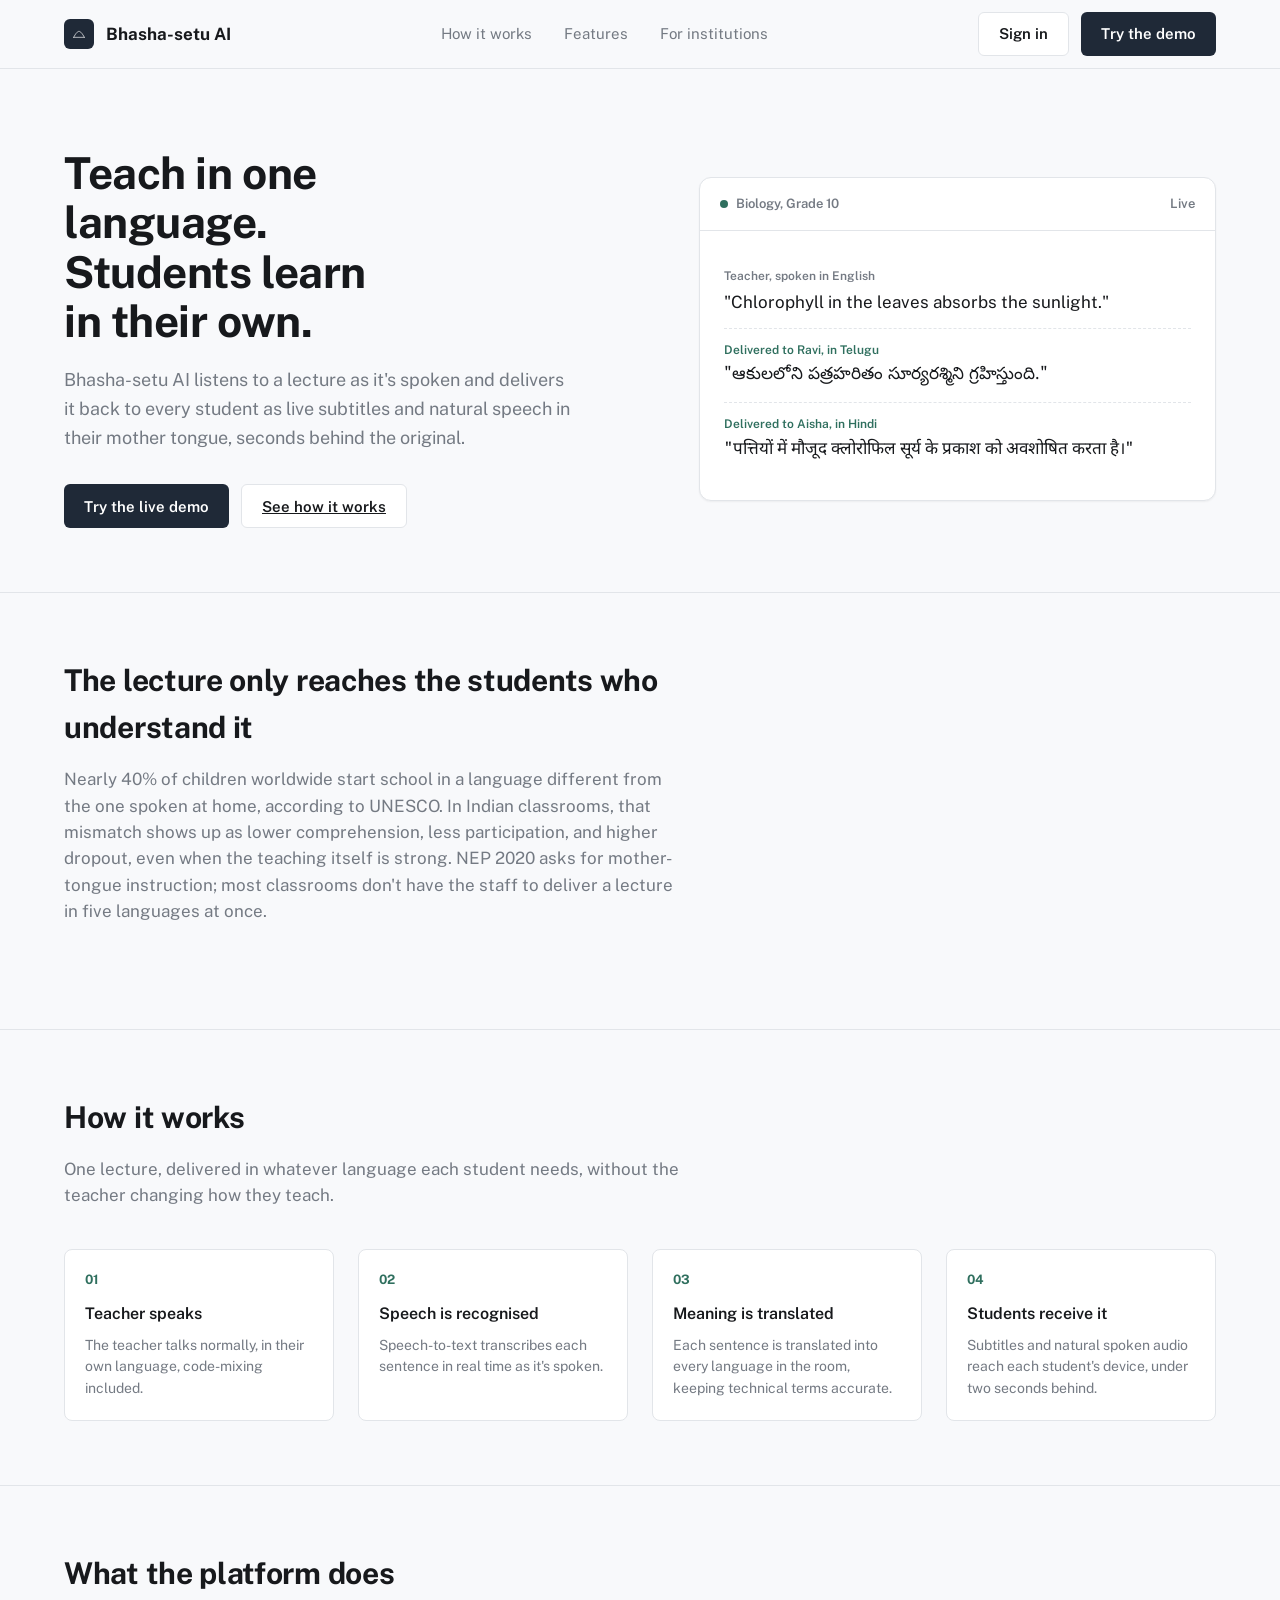
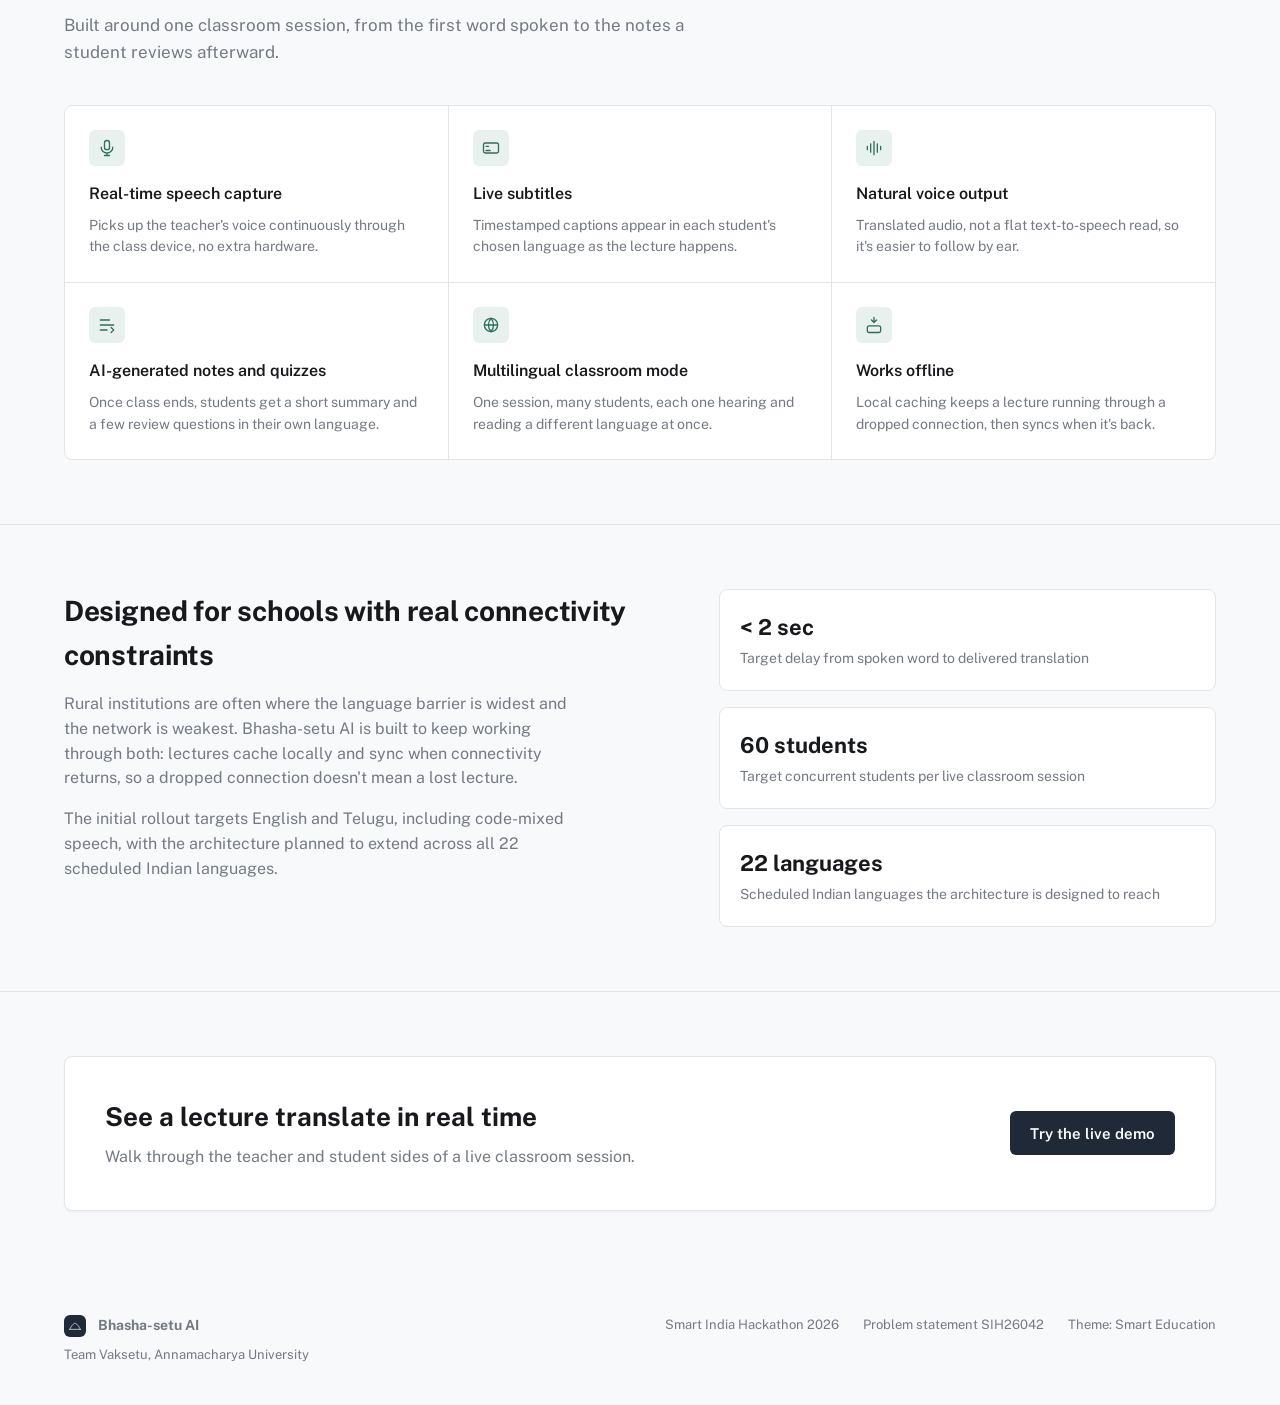
==== commit bf598821: "Update index.html" ====
--- a/web/index.html
+++ b/web/index.html
@@ -465,11 +465,11 @@
             </div>
             <div class="sd-line translated">
               <div class="tag">Delivered to Ravi, in Telugu</div>
-              <div class="text lang-te">"à°†à°•à±à°²à°²à±‹à°¨à°¿ à°•à±à°²à±‹à°°à±‹à°«à°¿à°²à± à°¸à±‚à°°à±à°¯à°°à°¶à±à°®à°¿à°¨à°¿ à°—à±à°°à°¹à°¿à°¸à±à°¤à±à°‚à°¦à°¿."</div>
+              <div class="text lang-te">"ఆకులలోని పత్రహరితం సూర్యరశ్మిని గ్రహిస్తుంది."</div>
             </div>
             <div class="sd-line translated">
               <div class="tag">Delivered to Aisha, in Hindi</div>
-              <div class="text lang-hi">"à¤ªà¤¤à¥à¤¤à¤¿à¤¯à¥‹à¤‚ à¤®à¥‡à¤‚ à¤®à¥Œà¤œà¥‚à¤¦ à¤•à¥à¤²à¥‹à¤°à¥‹à¤«à¤¿à¤² à¤¸à¥‚à¤°à¥à¤¯ à¤•à¥‡ à¤ªà¥à¤°à¤•à¤¾à¤¶ à¤•à¥‹ à¤…à¤µà¤¶à¥‹à¤·à¤¿à¤¤ à¤•à¤°à¤¤à¤¾ à¤¹à¥ˆà¥¤"</div>
+              <div class="text lang-hi">"पत्तियों में मौजूद क्लोरोफिल सूर्य के प्रकाश को अवशोषित करता है।"</div>
             </div>
           </div>
         </div>
